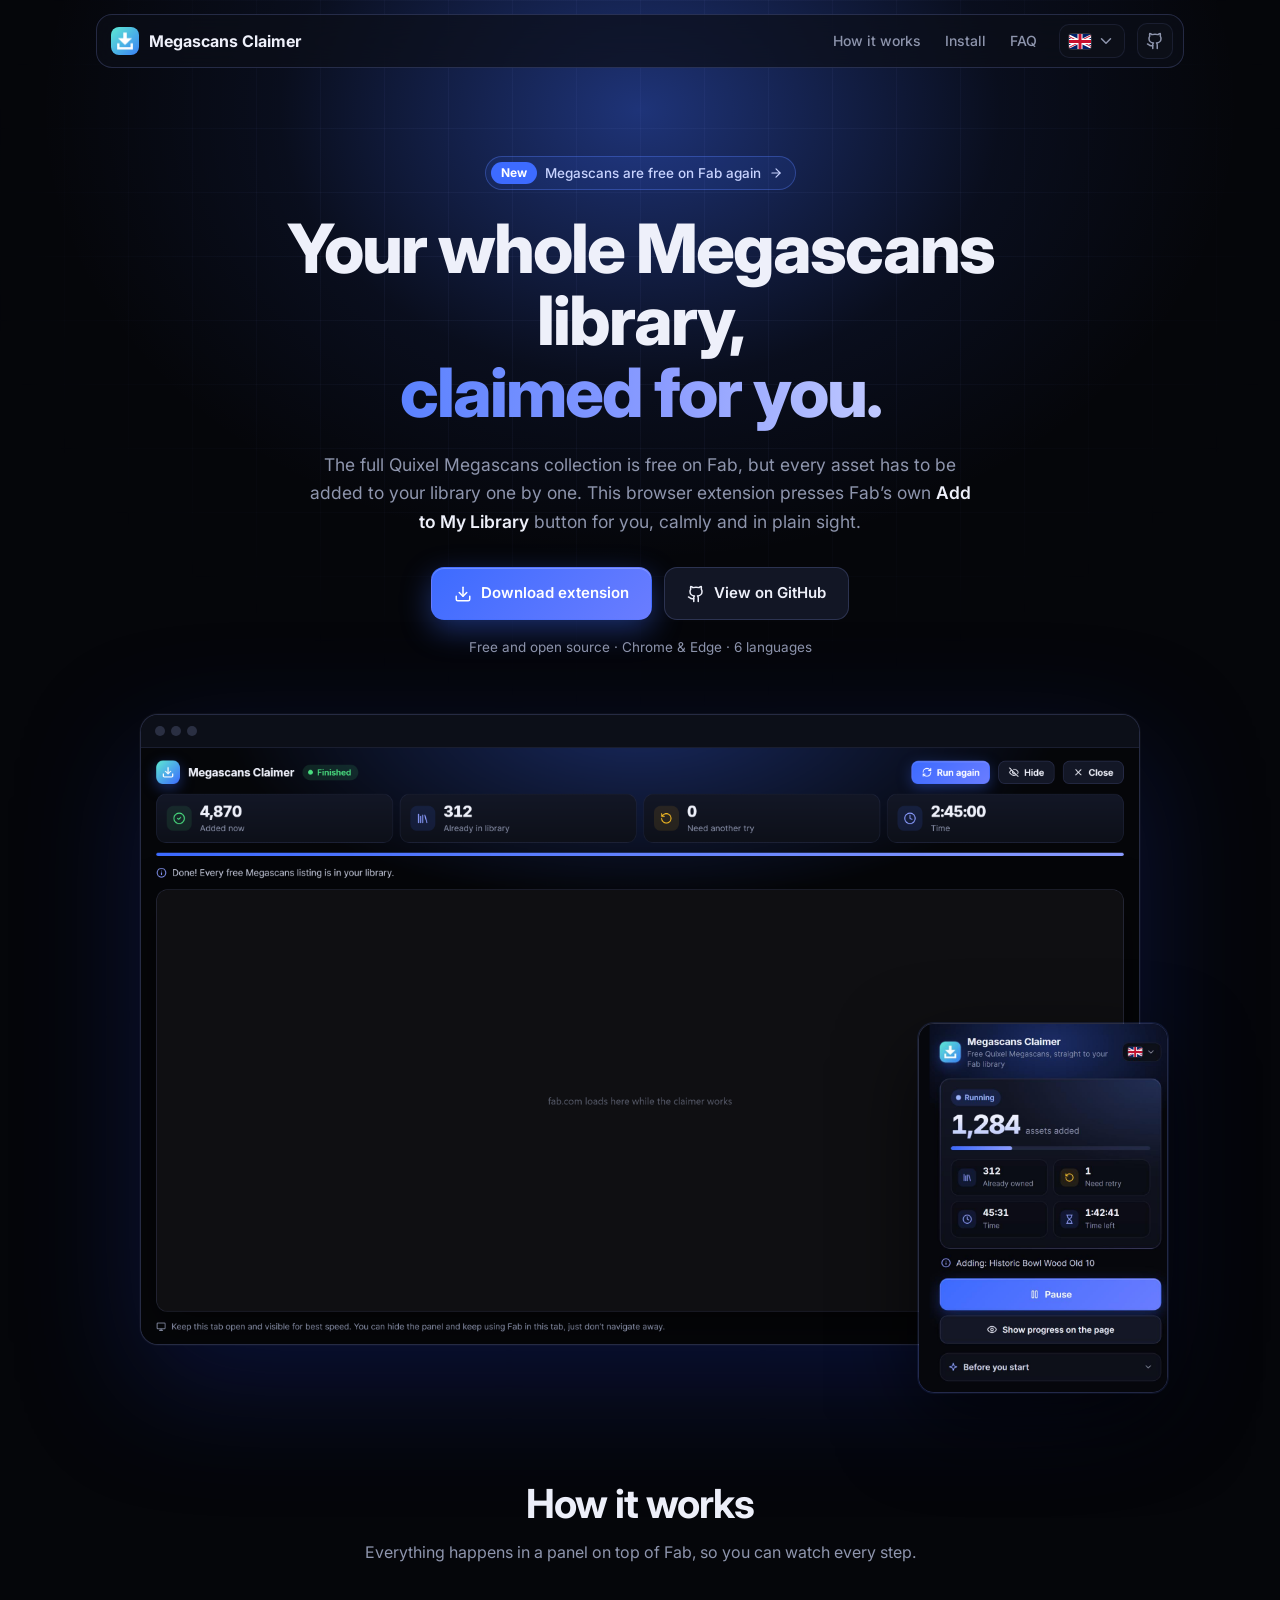
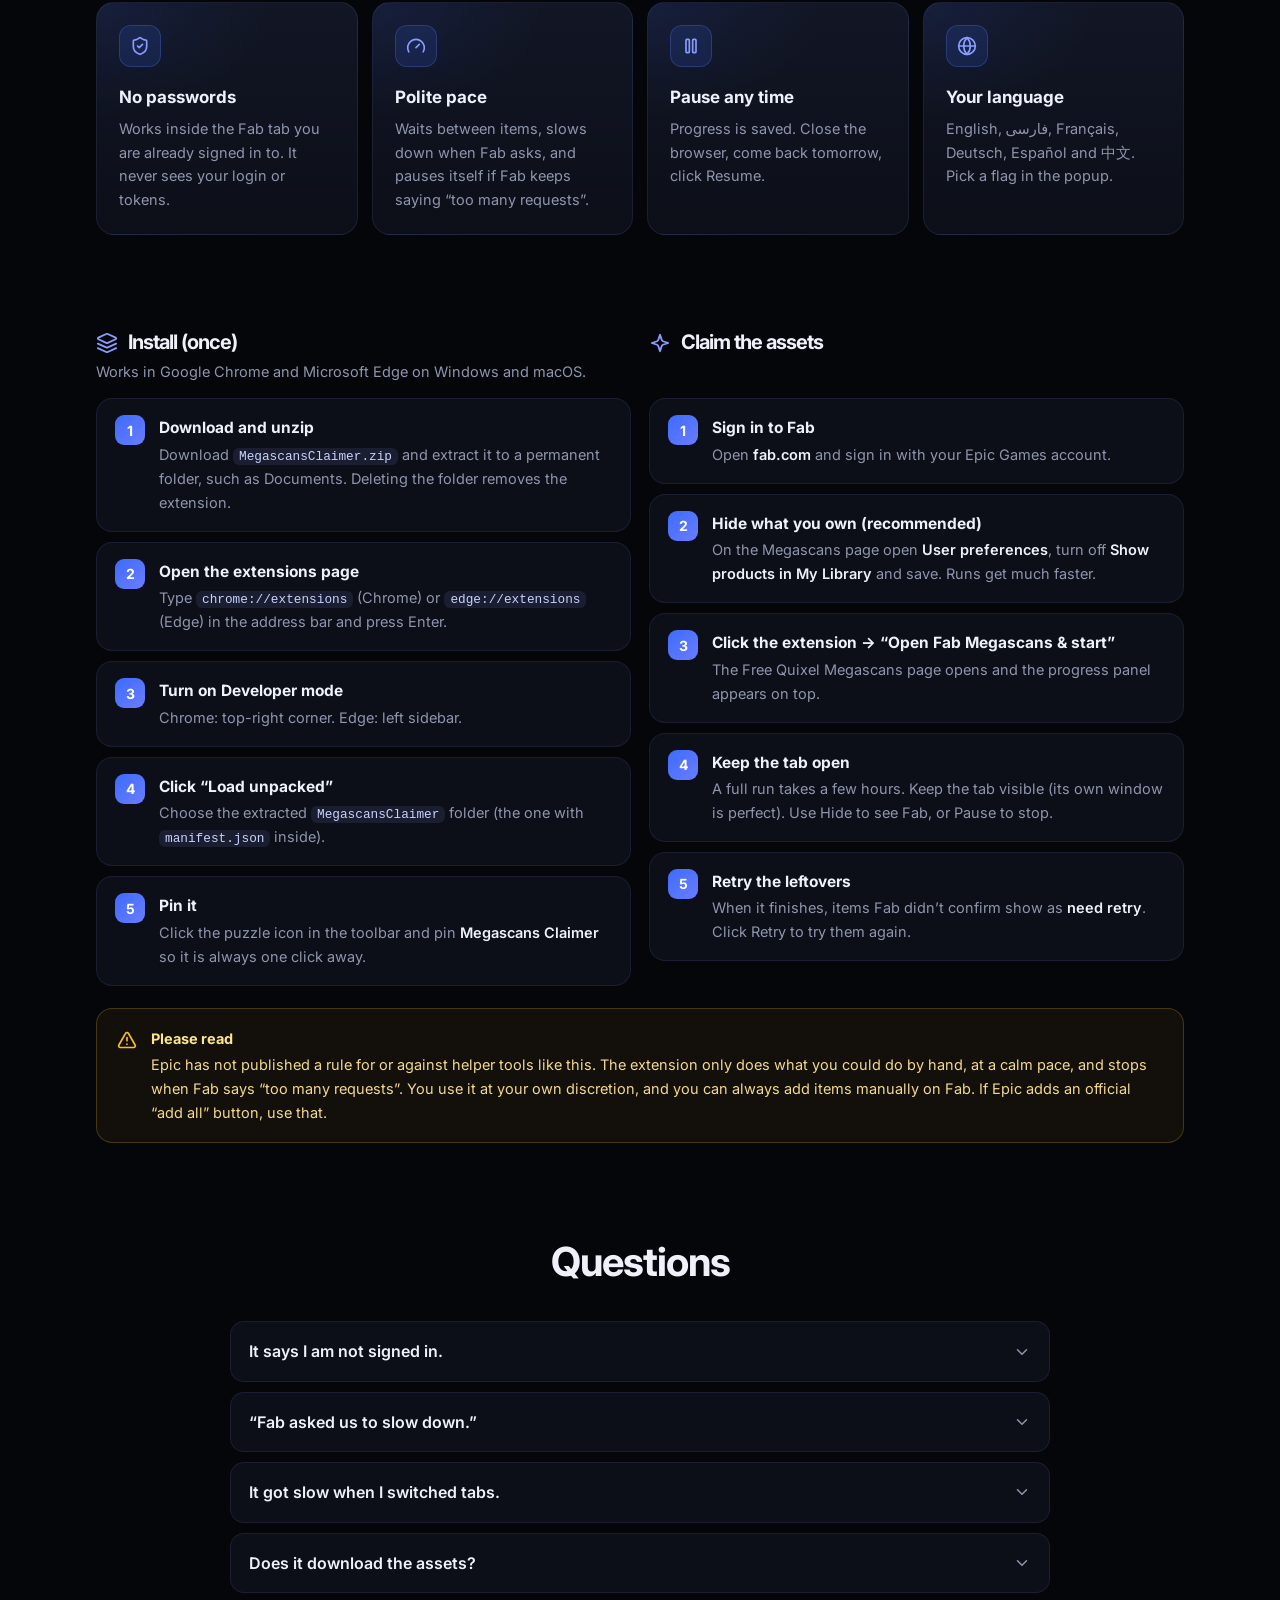
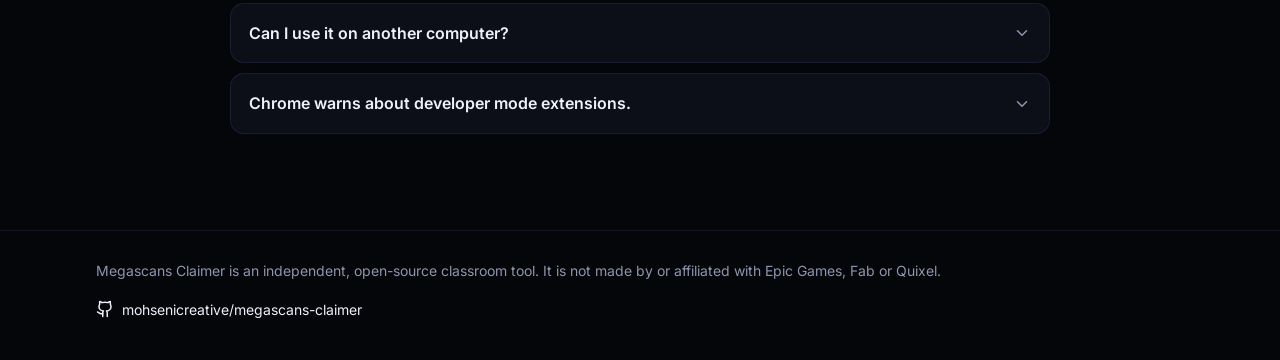
==== docs/index.html @ 42592d33 "Megascans Claimer 1.0.0 Browser extension (Chrome/Edge, MV3) that adds every free Quixel Megascans l" ====
<!doctype html>
<html lang="en" dir="ltr">
<head>
<meta charset="utf-8">
<meta name="viewport" content="width=device-width, initial-scale=1">
<title>Megascans Claimer</title>
<meta name="description" content="A free, open-source browser extension that adds every free Quixel Megascans listing on Fab to your library, one at a time.">
<meta name="theme-color" content="#05060a">
<link rel="icon" href="images/icon-128.png">
<link rel="preconnect" href="https://fonts.googleapis.com">
<link rel="preconnect" href="https://fonts.gstatic.com" crossorigin>
<link href="https://fonts.googleapis.com/css2?family=Inter:wght@400;500;600;700;800&family=Vazirmatn:wght@400;500;700;800&display=swap" rel="stylesheet">
<style>
  :root {
    --bg: #05060a; --surface: #0c0f18; --surface-2: #121625; --line: rgba(148,163,255,.10); --line-strong: rgba(148,163,255,.2);
    --text: #eef0fa; --muted: #8e95ad; --accent: #3d6bff; --accent-hi: #5b82ff; --periwinkle: #8b9cff; --warn: #fbbf24;
    --font: "Inter", "Segoe UI Variable Text", "Segoe UI", system-ui, -apple-system, sans-serif;
  }
  html[lang="fa"] { --font: "Vazirmatn", "Segoe UI", Tahoma, system-ui, sans-serif; }
  html[lang="zh"] { --font: "Inter", "Microsoft YaHei UI", "PingFang SC", "Noto Sans SC", system-ui, sans-serif; }
  * { box-sizing: border-box; }
  html { scroll-behavior: smooth; }
  body { margin: 0; background: var(--bg); color: var(--text); font: 16px/1.65 var(--font); -webkit-font-smoothing: antialiased; overflow-x: hidden; }
  a { color: inherit; }
  .icon { display: block; flex: none; }
  .wrap { max-width: 1120px; margin: 0 auto; padding: 0 16px; }

  /* background */
  .bg { position: absolute; inset: 0 0 auto; height: 1100px; pointer-events: none; z-index: 0; overflow: hidden; }
  .bg::before { content: ""; position: absolute; left: 50%; top: -340px; width: 1200px; height: 900px; transform: translateX(-50%);
    background: radial-gradient(closest-side, rgba(61,107,255,.45), rgba(61,107,255,.08) 60%, transparent); }
  .bg::after { content: ""; position: absolute; inset: 0;
    background-image: linear-gradient(rgba(148,163,255,.05) 1px, transparent 1px), linear-gradient(90deg, rgba(148,163,255,.05) 1px, transparent 1px);
    background-size: 64px 64px; mask-image: radial-gradient(70% 60% at 50% 20%, #000 30%, transparent 75%); }
  main, header.nav { position: relative; z-index: 1; }

  /* nav */
  header.nav { position: sticky; top: 14px; z-index: 20; margin-top: 14px; }
  .bar { display: flex; align-items: center; gap: 12px; padding: 8px 10px 8px 14px; border-radius: 16px;
    background: rgba(12, 15, 24, .72); border: 1px solid var(--line-strong); backdrop-filter: blur(14px); }
  html[dir="rtl"] .bar { padding: 8px 14px 8px 10px; }
  .brand { display: flex; align-items: center; gap: 10px; font-weight: 700; text-decoration: none; white-space: nowrap; }
  .brand img { width: 28px; height: 28px; border-radius: 8px; }
  .links { display: flex; gap: 4px; margin-inline-start: auto; }
  .links a { text-decoration: none; color: var(--muted); font-size: 14px; font-weight: 500; padding: 6px 10px; border-radius: 9px; }
  .links a:hover { color: var(--text); background: rgba(148,163,255,.08); }
  .lang { position: relative; }
  .lang-btn { display: flex; align-items: center; gap: 6px; padding: 7px 9px; border-radius: 10px; cursor: pointer;
    background: var(--surface); border: 1px solid var(--line); color: var(--muted); }
  .lang-btn:hover { color: var(--text); border-color: var(--line-strong); }
  .flag-box { width: 22px; height: 15px; border-radius: 3px; overflow: hidden; display: block; box-shadow: 0 0 0 1px rgba(255,255,255,.14); flex: none; }
  .flag { width: 100%; height: 100%; display: block; }
  .menu { position: absolute; inset-inline-end: 0; top: calc(100% + 8px); width: 190px; padding: 6px; border-radius: 12px;
    background: #0f1220; border: 1px solid var(--line-strong); box-shadow: 0 18px 40px rgba(0,0,0,.6); }
  .menu[hidden] { display: none; }
  .menu button { width: 100%; display: flex; align-items: center; gap: 10px; padding: 8px 10px; border-radius: 8px; border: 0;
    background: none; color: var(--text); font: inherit; font-size: 14px; cursor: pointer; text-align: start; }
  .menu button:hover, .menu button[aria-selected="true"] { background: rgba(61,107,255,.15); }
  .menu .check { margin-inline-start: auto; color: var(--accent-hi); }
  .gh { display: inline-flex; align-items: center; justify-content: center; width: 36px; height: 36px; border-radius: 10px;
    background: var(--surface); border: 1px solid var(--line); color: var(--muted); }
  .gh:hover { color: var(--text); border-color: var(--line-strong); }

  /* hero */
  .hero { text-align: center; padding: 88px 0 40px; }
  .badge { display: inline-flex; align-items: center; gap: 8px; padding: 5px 12px 5px 5px; border-radius: 999px; font-size: 13.5px; font-weight: 500;
    background: rgba(61,107,255,.10); border: 1px solid rgba(91,130,255,.35); color: #c8d3ff; }
  html[dir="rtl"] .badge { padding: 5px 5px 5px 12px; }
  .badge b { background: var(--accent); color: #fff; padding: 1px 10px; border-radius: 999px; font-size: 12px; }
  h1 { font-size: clamp(36px, 6.4vw, 68px); line-height: 1.06; letter-spacing: -2px; margin: 22px auto 0; max-width: 900px; font-weight: 800; }
  html[lang="fa"] h1, html[lang="zh"] h1 { letter-spacing: 0; line-height: 1.25; }
  h1 .grad { background: linear-gradient(90deg, #5b82ff, #8b9cff 55%, #c0c9ff); -webkit-background-clip: text; background-clip: text; color: transparent; }
  .lead { max-width: 680px; margin: 22px auto 0; color: var(--muted); font-size: 17.5px; }
  .lead b { color: var(--text); font-weight: 600; }
  .ctas { display: flex; gap: 12px; justify-content: center; flex-wrap: wrap; margin-top: 30px; }
  .btn { display: inline-flex; align-items: center; gap: 9px; padding: 13px 22px; border-radius: 13px; font-weight: 600; font-size: 15px; text-decoration: none;
    border: 1px solid var(--line-strong); background: var(--surface-2); color: var(--text); transition: transform .1s, background .15s; }
  .btn:hover { background: #1a1f33; }
  .btn:active { transform: translateY(1px); }
  .btn.primary { border-color: transparent; color: #fff; background: linear-gradient(135deg, var(--accent), #6a7dff);
    box-shadow: 0 10px 30px rgba(61,107,255,.4), inset 0 1px 0 rgba(255,255,255,.22); }
  .btn.primary:hover { background: linear-gradient(135deg, var(--accent-hi), #7b8cff); }
  .meta { margin-top: 16px; font-size: 13.5px; color: var(--muted); }

  /* showcase */
  .showcase { position: relative; margin: 56px auto 0; max-width: 1000px; }
  .window { border-radius: 18px; overflow: hidden; border: 1px solid var(--line-strong); background: #0a0c14;
    box-shadow: 0 40px 120px rgba(20, 40, 140, .35), 0 0 0 1px rgba(255,255,255,.03); }
  .window .chrome { display: flex; gap: 6px; padding: 11px 14px; border-bottom: 1px solid var(--line); background: #0c0f18; }
  .window .chrome i { width: 10px; height: 10px; border-radius: 50%; background: #2a2f42; }
  .window img { display: block; width: 100%; height: auto; }
  .popup-shot { position: absolute; inset-inline-end: -28px; bottom: -48px; width: 250px; border-radius: 16px; overflow: hidden;
    border: 1px solid var(--line-strong); box-shadow: 0 30px 80px rgba(0,0,0,.65), 0 0 0 1px rgba(91,130,255,.15); }
  .popup-shot img { display: block; width: 100%; }
  figcaption { position: absolute; width: 1px; height: 1px; overflow: hidden; clip: rect(0 0 0 0); }

  /* sections */
  section { padding: 96px 0 0; }
  .sec-head { text-align: center; max-width: 660px; margin: 0 auto 36px; }
  h2 { font-size: clamp(28px, 4vw, 40px); letter-spacing: -1px; margin: 0; line-height: 1.15; }
  html[lang="fa"] h2, html[lang="zh"] h2 { letter-spacing: 0; }
  .sec-head p { color: var(--muted); margin: 12px 0 0; }
  .features { display: grid; grid-template-columns: repeat(4, minmax(0, 1fr)); gap: 14px; }
  .card { padding: 22px; border-radius: 18px; border: 1px solid var(--line);
    background: radial-gradient(120% 90% at 0% 0%, rgba(61,107,255,.10), transparent 55%), linear-gradient(180deg, var(--surface-2), var(--surface)); }
  html[dir="rtl"] .card { background: radial-gradient(120% 90% at 100% 0%, rgba(61,107,255,.10), transparent 55%), linear-gradient(180deg, var(--surface-2), var(--surface)); }
  .card .ico { width: 42px; height: 42px; border-radius: 12px; display: grid; place-items: center; color: var(--periwinkle);
    background: rgba(61,107,255,.14); border: 1px solid rgba(91,130,255,.25); margin-bottom: 16px; }
  .card h3 { margin: 0 0 6px; font-size: 17px; }
  .card p { margin: 0; color: var(--muted); font-size: 14.5px; }

  .steps-grid { display: grid; grid-template-columns: 1fr 1fr; gap: 18px; align-items: start; }
  .steps { list-style: none; margin: 0; padding: 0; display: grid; gap: 10px; counter-reset: s; }
  .steps li { counter-increment: s; display: flex; gap: 14px; padding: 16px 18px; border-radius: 16px; border: 1px solid var(--line); background: var(--surface); }
  .steps li::before { content: counter(s); flex: none; width: 30px; height: 30px; border-radius: 9px; display: grid; place-items: center;
    font-weight: 700; font-size: 14px; color: #fff; background: linear-gradient(135deg, var(--accent), #6a7dff); }
  .steps b.t { display: block; font-size: 15.5px; margin-bottom: 2px; }
  .steps p { margin: 0; color: var(--muted); font-size: 14.5px; }
  .steps b:not(.t) { color: var(--text); font-weight: 600; }
  code { font-family: ui-monospace, "Cascadia Code", Consolas, monospace; font-size: .88em; padding: 1px 6px; border-radius: 6px;
    background: rgba(148,163,255,.10); color: #c8d3ff; direction: ltr; unicode-bidi: isolate; }
  .col-title { display: flex; align-items: center; gap: 10px; font-size: 20px; margin: 0 0 14px; }
  .col-title .icon { color: var(--periwinkle); }
  .col-sub { color: var(--muted); margin: -8px 0 14px; font-size: 14.5px; }

  .note { display: flex; gap: 14px; margin-top: 22px; padding: 18px 20px; border-radius: 16px;
    background: rgba(251,191,36,.06); border: 1px solid rgba(251,191,36,.22); color: #f3d98b; }
  .note .icon { color: var(--warn); margin-top: 3px; }
  .note b { display: block; color: #fde68a; margin-bottom: 2px; }
  .note p { margin: 0; font-size: 14.5px; }

  .faq { max-width: 820px; margin: 0 auto; display: grid; gap: 10px; }
  details { border-radius: 14px; border: 1px solid var(--line); background: var(--surface); }
  summary { display: flex; align-items: center; gap: 12px; padding: 16px 18px; cursor: pointer; list-style: none; font-weight: 600; }
  summary::-webkit-details-marker { display: none; }
  summary .chev { margin-inline-start: auto; color: var(--muted); transition: transform .2s; }
  details[open] summary .chev { transform: rotate(180deg); }
  details p { margin: 0; padding: 0 18px 16px; color: var(--muted); font-size: 15px; }

  footer { margin-top: 96px; padding: 28px 0 40px; border-top: 1px solid var(--line); color: var(--muted); font-size: 14px; }
  footer .wrap { display: flex; gap: 16px; align-items: center; justify-content: space-between; flex-wrap: wrap; }
  footer a { display: inline-flex; align-items: center; gap: 8px; text-decoration: none; color: var(--text); }

  @media (max-width: 940px) {
    .features { grid-template-columns: 1fr 1fr; }
    .steps-grid { grid-template-columns: 1fr; }
    .popup-shot { width: 190px; inset-inline-end: -8px; bottom: -36px; }
  }
  @media (max-width: 640px) {
    .links { display: none; }
    .lang { margin-inline-start: auto; }
    .hero { padding-top: 60px; }
    h1 { letter-spacing: -1px; }
    .features { grid-template-columns: 1fr; }
    .popup-shot { display: none; }
    .brand span { display: none; }
  }
</style>
</head>
<body>
<div class="bg" aria-hidden="true"></div>

<header class="nav">
  <div class="wrap">
    <div class="bar">
      <a class="brand" href="#"><img src="images/icon-128.png" alt=""><span>Megascans Claimer</span></a>
      <nav class="links">
        <a href="#how" data-t="nav_how"></a>
        <a href="#install" data-t="nav_install"></a>
        <a href="#faq" data-t="nav_faq"></a>
      </nav>
      <div class="lang">
        <button class="lang-btn" id="langBtn" aria-haspopup="listbox" aria-expanded="false"><span class="flag-box" id="langFlag"></span><span data-icon="chevronDown"></span></button>
        <div class="menu" id="langMenu" role="listbox" hidden></div>
      </div>
      <a class="gh" href="https://github.com/mohsenicreative/megascans-claimer" aria-label="GitHub"><span data-icon="github"></span></a>
    </div>
  </div>
</header>

<main>
  <div class="wrap hero">
    <span class="badge"><b>New</b><span data-t="badge"></span><span data-icon="arrowRight" data-size="14" class="flip"></span></span>
    <h1><span data-t="h1a"></span><br><span class="grad" data-t="h1b"></span></h1>
    <p class="lead" data-html="lead"></p>
    <div class="ctas">
      <a class="btn primary" href="https://github.com/mohsenicreative/megascans-claimer/releases/latest/download/MegascansClaimer.zip"><span data-icon="download"></span><span data-t="cta_download"></span></a>
      <a class="btn" href="https://github.com/mohsenicreative/megascans-claimer"><span data-icon="github"></span><span data-t="cta_github"></span></a>
    </div>
    <p class="meta" data-t="meta"></p>

    <figure class="showcase">
      <div class="window"><div class="chrome"><i></i><i></i><i></i></div><img src="images/panel-en.png" alt="" data-alt="shot_panel" width="1440" height="860"></div>
      <div class="popup-shot"><img id="popupShot" src="images/popup-en.png" alt="" data-alt="shot_popup"></div>
      <figcaption data-t="shot_panel"></figcaption>
    </figure>
  </div>

  <section id="how">
    <div class="wrap">
      <div class="sec-head"><h2 data-t="how_title"></h2><p data-t="how_sub"></p></div>
      <div class="features">
        <div class="card"><div class="ico" data-icon="shield" data-size="20"></div><h3 data-t="f1t"></h3><p data-t="f1d"></p></div>
        <div class="card"><div class="ico" data-icon="gauge" data-size="20"></div><h3 data-t="f2t"></h3><p data-t="f2d"></p></div>
        <div class="card"><div class="ico" data-icon="pause" data-size="20"></div><h3 data-t="f3t"></h3><p data-t="f3d"></p></div>
        <div class="card"><div class="ico" data-icon="globe" data-size="20"></div><h3 data-t="f4t"></h3><p data-t="f4d"></p></div>
      </div>
    </div>
  </section>

  <section id="install">
    <div class="wrap">
      <div class="steps-grid">
        <div>
          <h2 class="col-title"><span data-icon="layers" data-size="22"></span><span data-t="install_title"></span></h2>
          <p class="col-sub" data-t="install_sub"></p>
          <ol class="steps">
            <li><div><b class="t" data-t="i1t"></b><p data-html="i1d"></p></div></li>
            <li><div><b class="t" data-t="i2t"></b><p data-html="i2d"></p></div></li>
            <li><div><b class="t" data-t="i3t"></b><p data-html="i3d"></p></div></li>
            <li><div><b class="t" data-t="i4t"></b><p data-html="i4d"></p></div></li>
            <li><div><b class="t" data-t="i5t"></b><p data-html="i5d"></p></div></li>
          </ol>
        </div>
        <div id="use">
          <h2 class="col-title"><span data-icon="sparkles" data-size="22"></span><span data-t="use_title"></span></h2>
          <p class="col-sub">&nbsp;</p>
          <ol class="steps">
            <li><div><b class="t" data-t="u1t"></b><p data-html="u1d"></p></div></li>
            <li><div><b class="t" data-t="u2t"></b><p data-html="u2d"></p></div></li>
            <li><div><b class="t" data-t="u3t"></b><p data-html="u3d"></p></div></li>
            <li><div><b class="t" data-t="u4t"></b><p data-html="u4d"></p></div></li>
            <li><div><b class="t" data-t="u5t"></b><p data-html="u5d"></p></div></li>
          </ol>
        </div>
      </div>
      <div class="note"><span data-icon="alert" data-size="20"></span><p><b data-t="note_title"></b><span data-t="note"></span></p></div>
    </div>
  </section>

  <section id="faq">
    <div class="wrap">
      <div class="sec-head"><h2 data-t="faq_title"></h2></div>
      <div class="faq" id="faqList"></div>
    </div>
  </section>
</main>

<footer>
  <div class="wrap">
    <span data-t="footer"></span>
    <a href="https://github.com/mohsenicreative/megascans-claimer"><span data-icon="github" data-size="16"></span>mohsenicreative/megascans-claimer</a>
  </div>
</footer>

<script src="assets/icons.js"></script>
<script src="assets/flags.js"></script>
<script src="i18n-guide.js"></script>
<script>
(() => {
  const S = window.GUIDE_STRINGS;
  const LANGS = [
    { code: 'en', name: 'English', dir: 'ltr' }, { code: 'fa', name: 'فارسی', dir: 'rtl' },
    { code: 'fr', name: 'Français', dir: 'ltr' }, { code: 'de', name: 'Deutsch', dir: 'ltr' },
    { code: 'es', name: 'Español', dir: 'ltr' }, { code: 'zh', name: '中文', dir: 'ltr' }
  ];
  const store = {
    get() { try { return localStorage.getItem('msc-lang'); } catch { return null; } },
    set(v) { try { localStorage.setItem('msc-lang', v); } catch {} }
  };
  const initial = () => {
    const q = new URLSearchParams(location.search).get('lang');
    const pick = [q, store.get(), (navigator.language || 'en').slice(0, 2).toLowerCase()].find(c => c && S[c]);
    return pick || 'en';
  };
  let lang = initial();
  const t = k => S[lang][k] ?? S.en[k] ?? '';

  document.querySelectorAll('[data-icon]').forEach(el => {
    el.innerHTML = ICONS.svg(el.dataset.icon, Number(el.dataset.size) || 18);
  });

  // GitHub mark is not part of Lucide's set in icons.js; add it here (Lucide "github" icon, ISC).
  const gh = '<svg class="icon" width="18" height="18" viewBox="0 0 24 24" fill="none" stroke="currentColor" stroke-width="2" stroke-linecap="round" stroke-linejoin="round" aria-hidden="true"><path d="M15 22v-4a4.8 4.8 0 0 0-1-3.5c3 0 6-2 6-5.5.08-1.25-.27-2.48-1-3.5.28-1.15.28-2.35 0-3.5 0 0-1 0-3 1.5-2.64-.5-5.36-.5-8 0C6 2 5 2 5 2c-.3 1.15-.3 2.35 0 3.5A5.403 5.403 0 0 0 4 9c0 3.5 3 5.5 6 5.5-.39.49-.68 1.05-.85 1.65-.17.6-.22 1.23-.15 1.85v4"/><path d="M9 18c-4.51 2-5-2-7-2"/></svg>';
  document.querySelectorAll('[data-icon="github"]').forEach(el => { el.innerHTML = gh; });

  function faq() {
    const list = document.getElementById('faqList');
    list.replaceChildren();
    for (let i = 1; i <= 6; i++) {
      const d = document.createElement('details');
      d.innerHTML = `<summary><span></span><span class="chev">${ICONS.svg('chevronDown', 18)}</span></summary><p></p>`;
      d.querySelector('summary span').textContent = t(`q${i}`);
      d.querySelector('p').textContent = t(`a${i}`);
      list.append(d);
    }
  }

  function menu() {
    const box = document.getElementById('langMenu');
    box.replaceChildren();
    for (const l of LANGS) {
      const b = document.createElement('button');
      b.setAttribute('role', 'option');
      b.setAttribute('aria-selected', String(l.code === lang));
      b.innerHTML = `<span class="flag-box">${FLAGS[l.code]}</span><span></span>${l.code === lang ? `<span class="check">${ICONS.svg('check', 15)}</span>` : ''}`;
      b.children[1].textContent = l.name;
      b.children[1].lang = l.code;
      b.children[1].dir = l.dir;
      b.addEventListener('click', () => { apply(l.code); toggle(false); });
      box.append(b);
    }
  }

  function toggle(open) {
    const box = document.getElementById('langMenu');
    const show = open ?? box.hidden;
    box.hidden = !show;
    document.getElementById('langBtn').setAttribute('aria-expanded', String(show));
  }

  function apply(code) {
    lang = S[code] ? code : 'en';
    store.set(lang);
    const info = LANGS.find(l => l.code === lang);
    document.documentElement.lang = lang;
    document.documentElement.dir = info.dir;
    document.title = t('title');
    document.querySelectorAll('[data-t]').forEach(el => { el.textContent = t(el.dataset.t); });
    document.querySelectorAll('[data-html]').forEach(el => { el.innerHTML = t(el.dataset.html); }); // bundled, trusted strings
    document.querySelectorAll('[data-alt]').forEach(el => { el.alt = t(el.dataset.alt); });
    document.querySelectorAll('.flip').forEach(el => { el.style.transform = info.dir === 'rtl' ? 'scaleX(-1)' : ''; });
    document.getElementById('langFlag').innerHTML = FLAGS[lang];
    document.getElementById('langBtn').title = t('language');
    document.getElementById('popupShot').src = lang === 'fa' ? 'images/popup-fa.png' : 'images/popup-en.png';
    menu();
    faq();
  }

  document.getElementById('langBtn').addEventListener('click', e => { e.stopPropagation(); toggle(); });
  document.addEventListener('click', e => { if (!e.target.closest('.lang')) toggle(false); });
  document.addEventListener('keydown', e => { if (e.key === 'Escape') toggle(false); });
  apply(lang);
})();
</script>
</body>
</html>
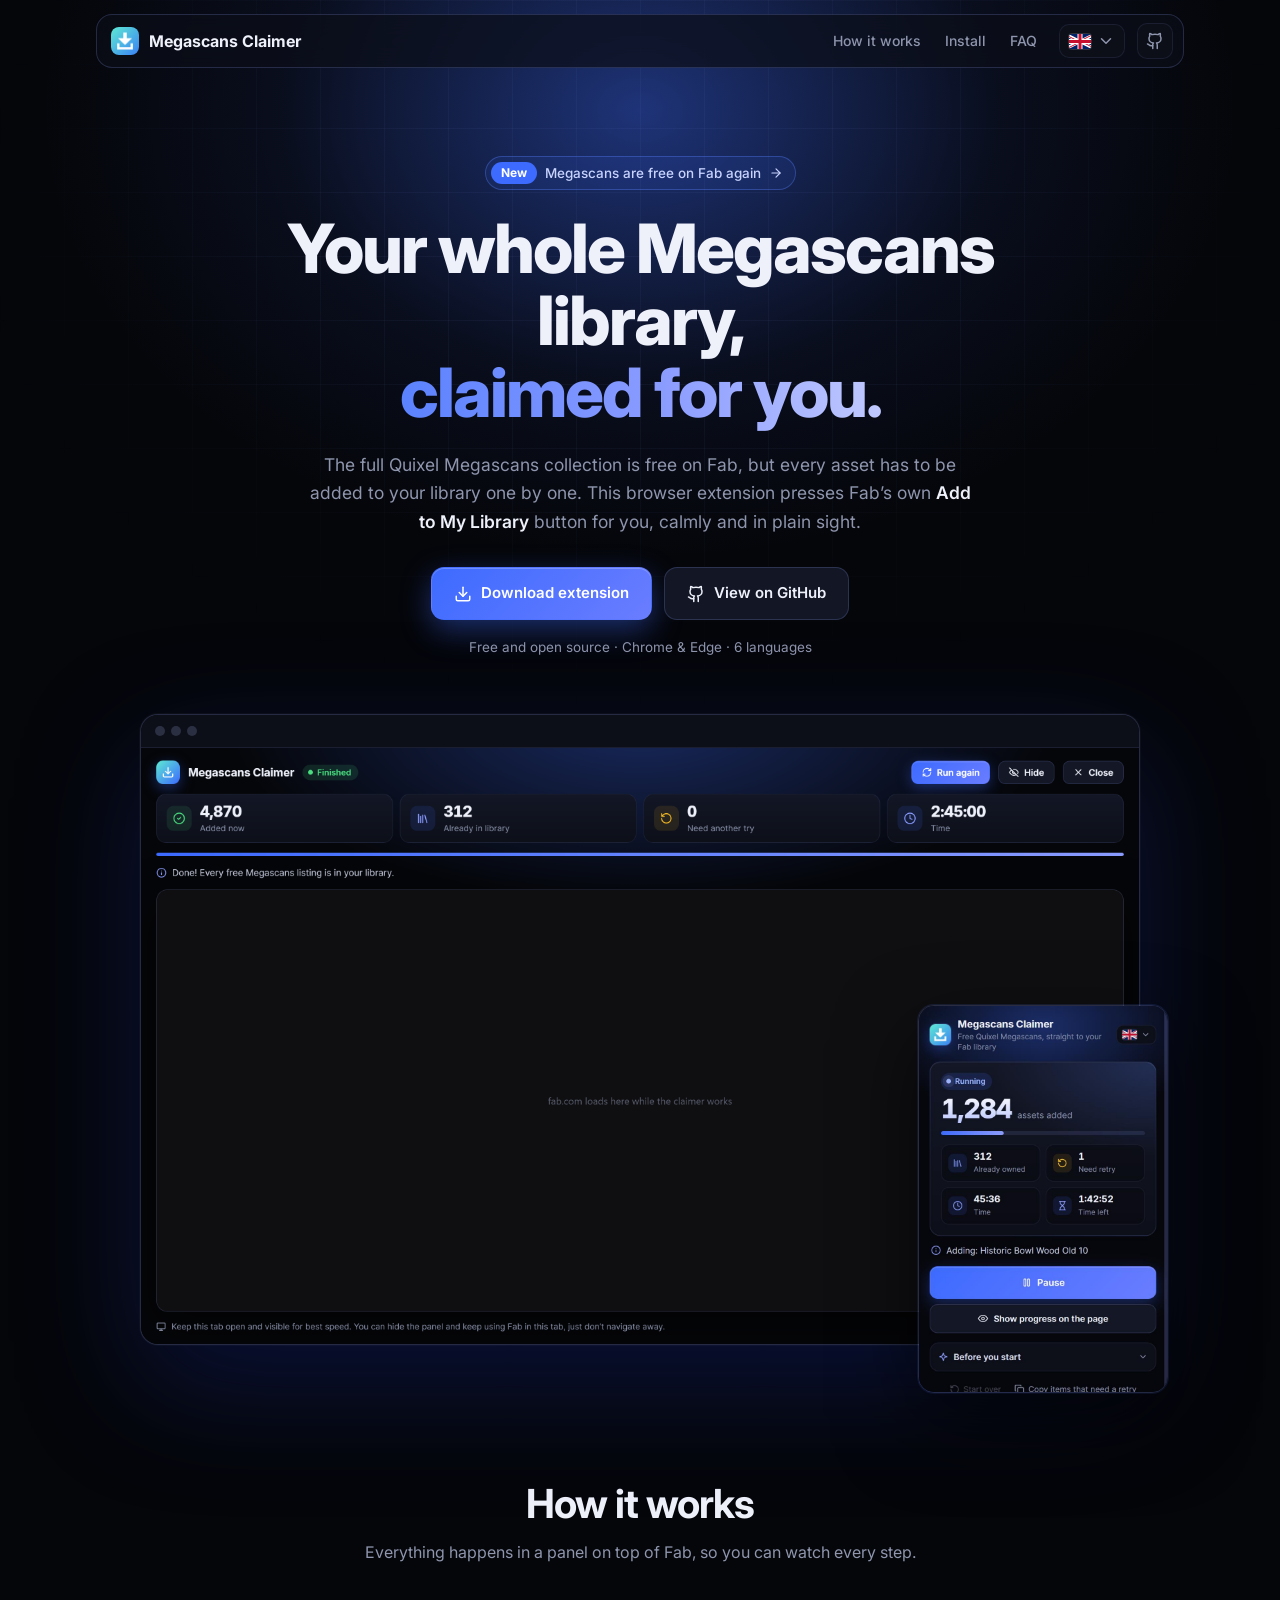
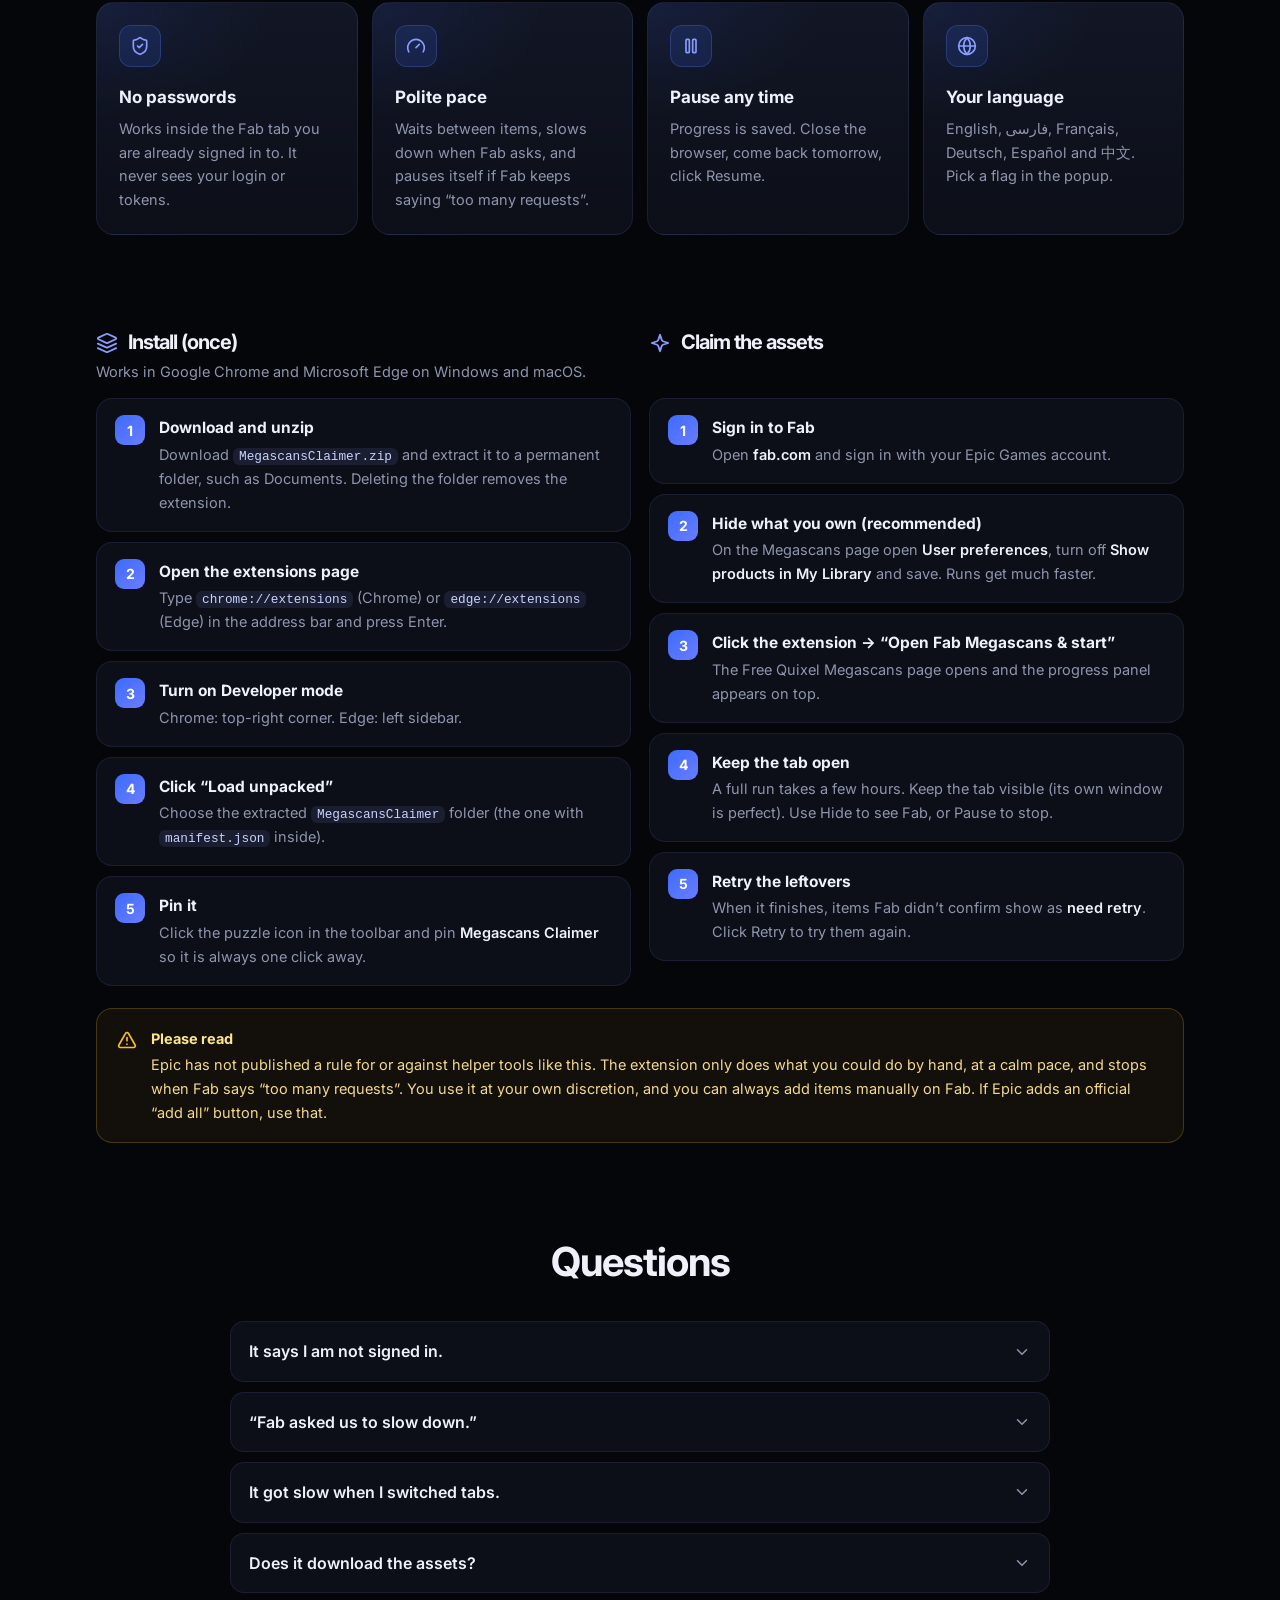
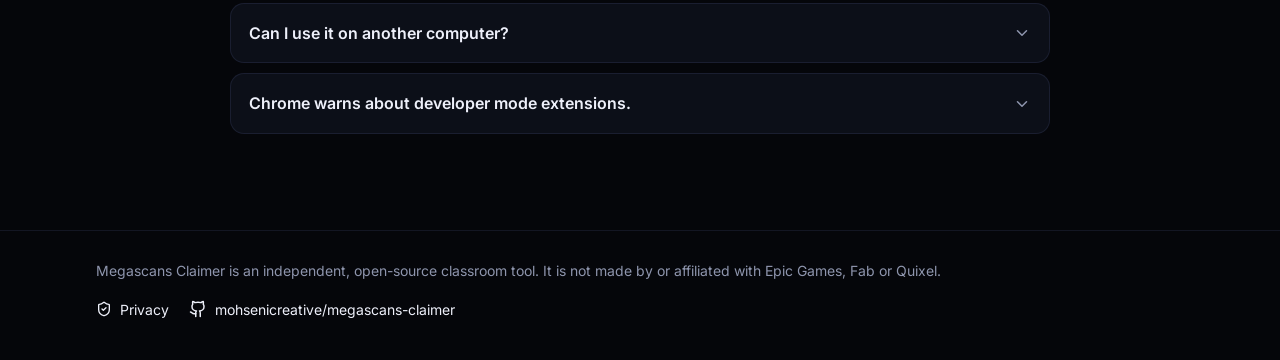
==== commit 2fc53b59: "Release 1.1.0: faster pacing, new engine, popup fixes, Web Store kit - Rewrite the claim engine inde" ====
--- a/docs/index.html
+++ b/docs/index.html
@@ -249,7 +249,10 @@
 <footer>
   <div class="wrap">
     <span data-t="footer"></span>
-    <a href="https://github.com/mohsenicreative/megascans-claimer"><span data-icon="github" data-size="16"></span>mohsenicreative/megascans-claimer</a>
+    <span style="display:flex;gap:20px;flex-wrap:wrap">
+      <a href="privacy.html"><span data-icon="shield" data-size="16"></span>Privacy</a>
+      <a href="https://github.com/mohsenicreative/megascans-claimer"><span data-icon="github" data-size="16"></span>mohsenicreative/megascans-claimer</a>
+    </span>
   </div>
 </footer>
 
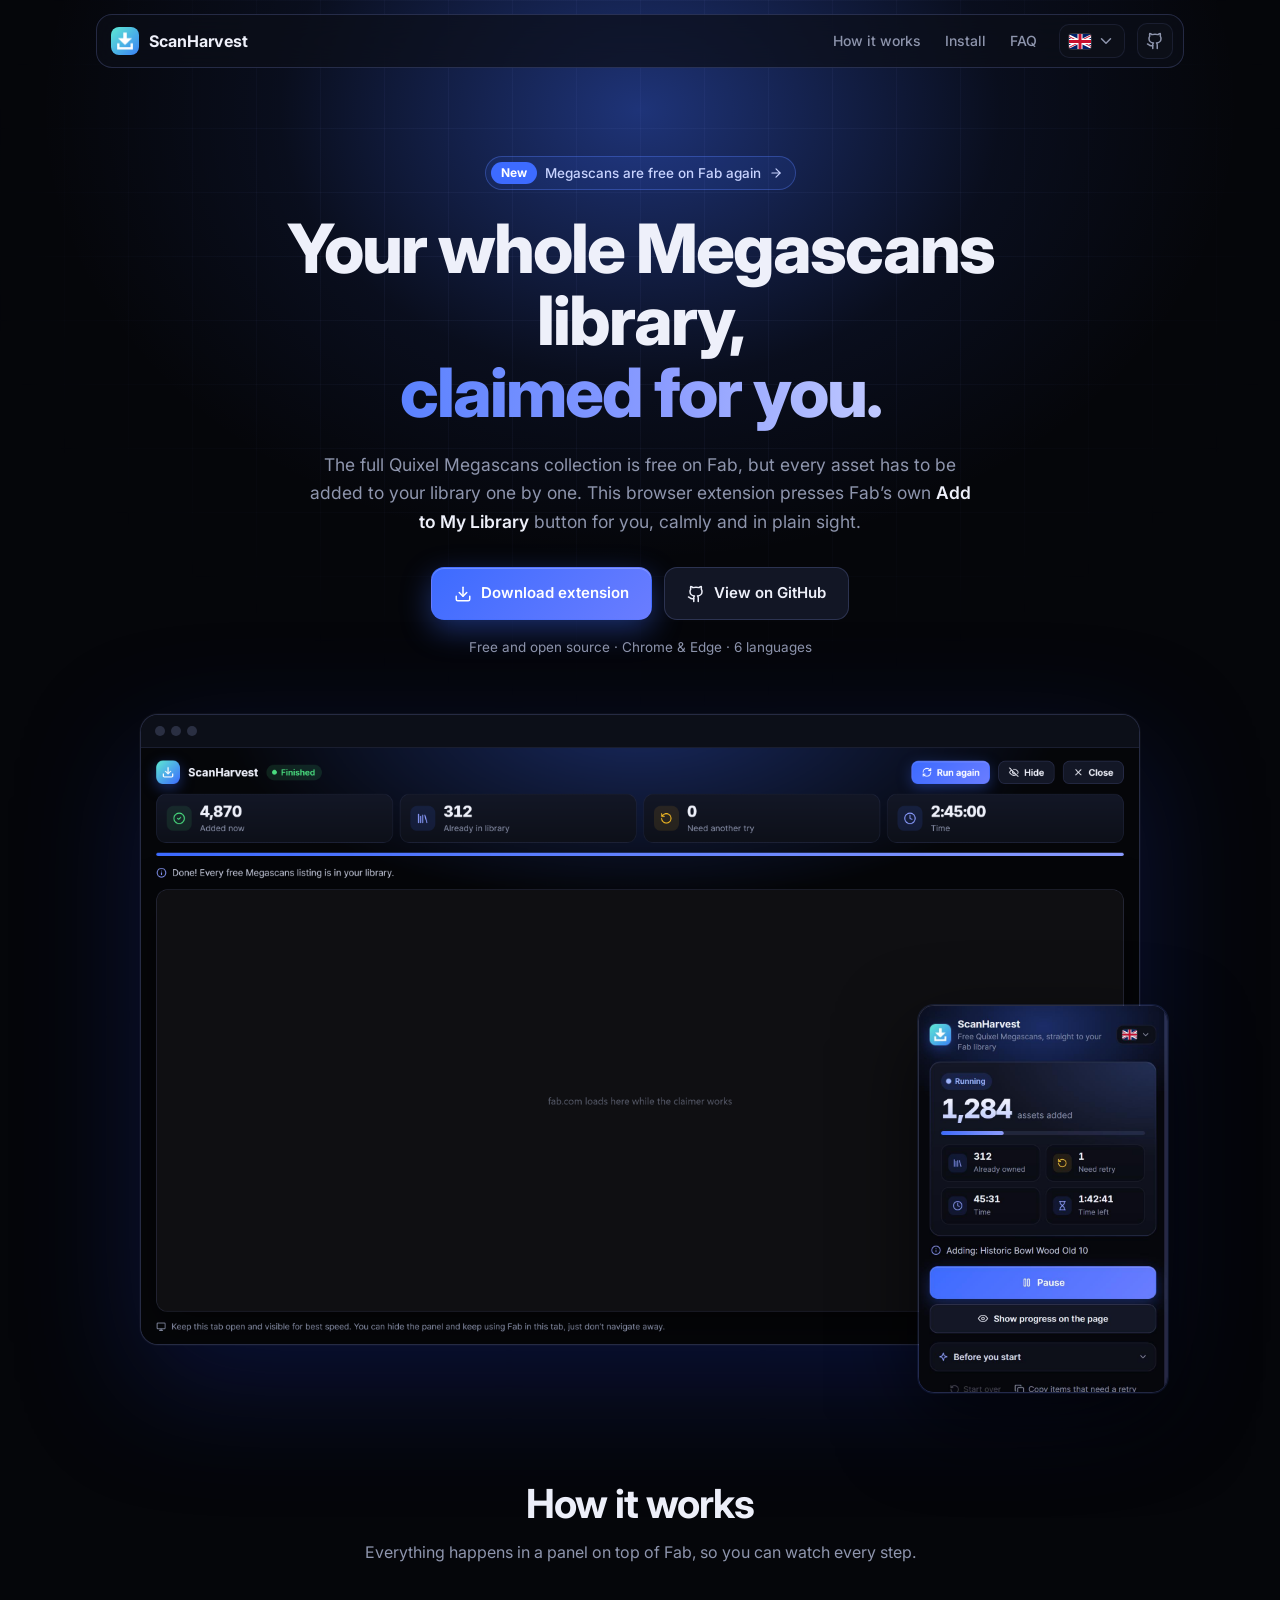
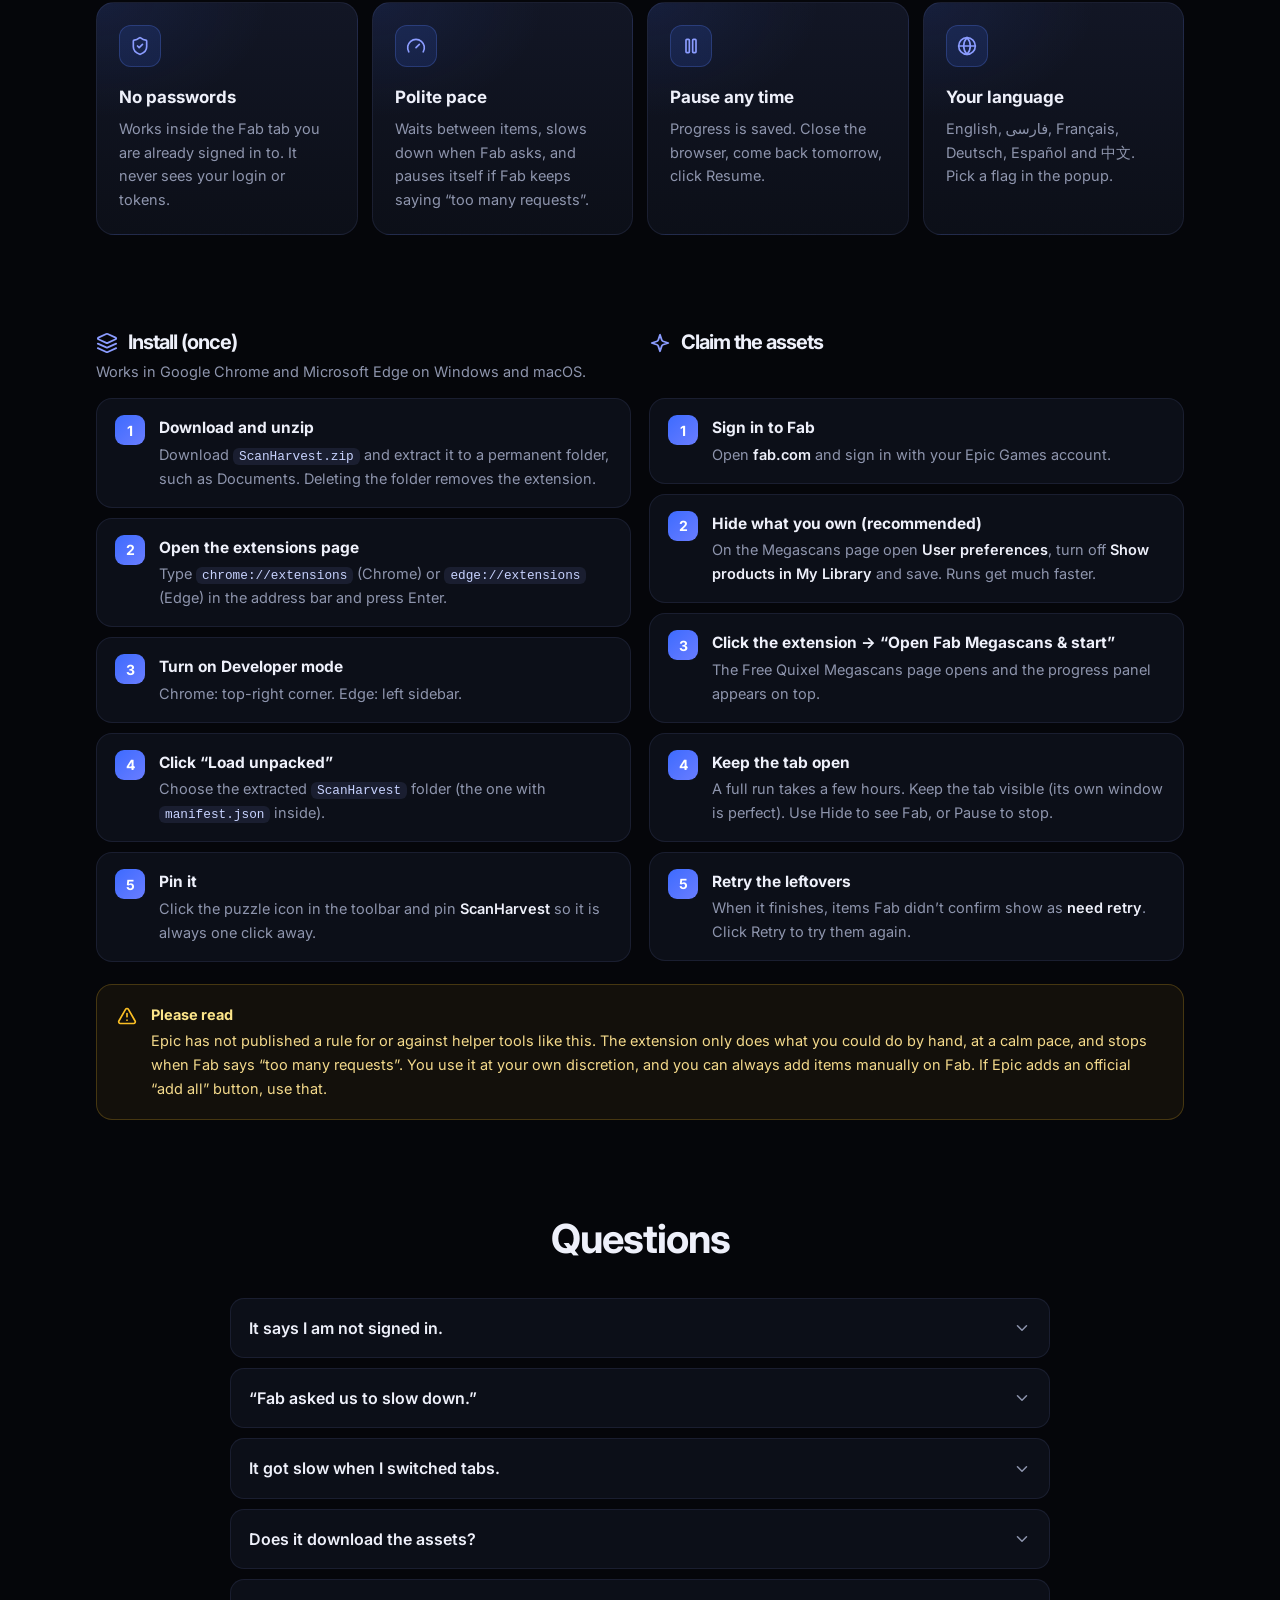
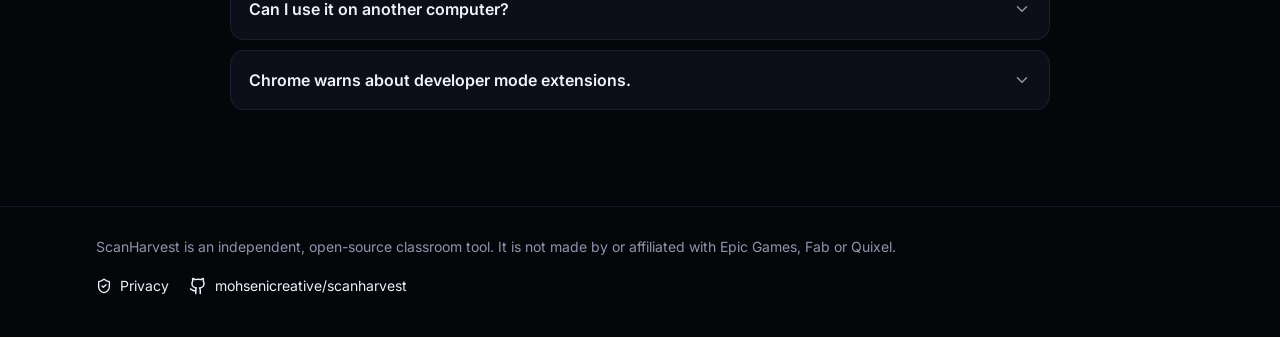
==== commit 0e1b637f: "Rename to ScanHarvest (1.2.0) Drop Epic/Fab/Quixel trademarks from the product name to avoid store r" ====
--- a/docs/index.html
+++ b/docs/index.html
@@ -3,7 +3,7 @@
 <head>
 <meta charset="utf-8">
 <meta name="viewport" content="width=device-width, initial-scale=1">
-<title>Megascans Claimer</title>
+<title>ScanHarvest</title>
 <meta name="description" content="A free, open-source browser extension that adds every free Quixel Megascans listing on Fab to your library, one at a time.">
 <meta name="theme-color" content="#05060a">
 <link rel="icon" href="images/icon-128.png">
@@ -163,7 +163,7 @@
 <header class="nav">
   <div class="wrap">
     <div class="bar">
-      <a class="brand" href="#"><img src="images/icon-128.png" alt=""><span>Megascans Claimer</span></a>
+      <a class="brand" href="#"><img src="images/icon-128.png" alt=""><span>ScanHarvest</span></a>
       <nav class="links">
         <a href="#how" data-t="nav_how"></a>
         <a href="#install" data-t="nav_install"></a>
@@ -173,7 +173,7 @@
         <button class="lang-btn" id="langBtn" aria-haspopup="listbox" aria-expanded="false"><span class="flag-box" id="langFlag"></span><span data-icon="chevronDown"></span></button>
         <div class="menu" id="langMenu" role="listbox" hidden></div>
       </div>
-      <a class="gh" href="https://github.com/mohsenicreative/megascans-claimer" aria-label="GitHub"><span data-icon="github"></span></a>
+      <a class="gh" href="https://github.com/mohsenicreative/scanharvest" aria-label="GitHub"><span data-icon="github"></span></a>
     </div>
   </div>
 </header>
@@ -184,8 +184,8 @@
     <h1><span data-t="h1a"></span><br><span class="grad" data-t="h1b"></span></h1>
     <p class="lead" data-html="lead"></p>
     <div class="ctas">
-      <a class="btn primary" href="https://github.com/mohsenicreative/megascans-claimer/releases/latest/download/MegascansClaimer.zip"><span data-icon="download"></span><span data-t="cta_download"></span></a>
-      <a class="btn" href="https://github.com/mohsenicreative/megascans-claimer"><span data-icon="github"></span><span data-t="cta_github"></span></a>
+      <a class="btn primary" href="https://github.com/mohsenicreative/scanharvest/releases/latest/download/ScanHarvest.zip"><span data-icon="download"></span><span data-t="cta_download"></span></a>
+      <a class="btn" href="https://github.com/mohsenicreative/scanharvest"><span data-icon="github"></span><span data-t="cta_github"></span></a>
     </div>
     <p class="meta" data-t="meta"></p>
 
@@ -251,7 +251,7 @@
     <span data-t="footer"></span>
     <span style="display:flex;gap:20px;flex-wrap:wrap">
       <a href="privacy.html"><span data-icon="shield" data-size="16"></span>Privacy</a>
-      <a href="https://github.com/mohsenicreative/megascans-claimer"><span data-icon="github" data-size="16"></span>mohsenicreative/megascans-claimer</a>
+      <a href="https://github.com/mohsenicreative/scanharvest"><span data-icon="github" data-size="16"></span>mohsenicreative/scanharvest</a>
     </span>
   </div>
 </footer>
